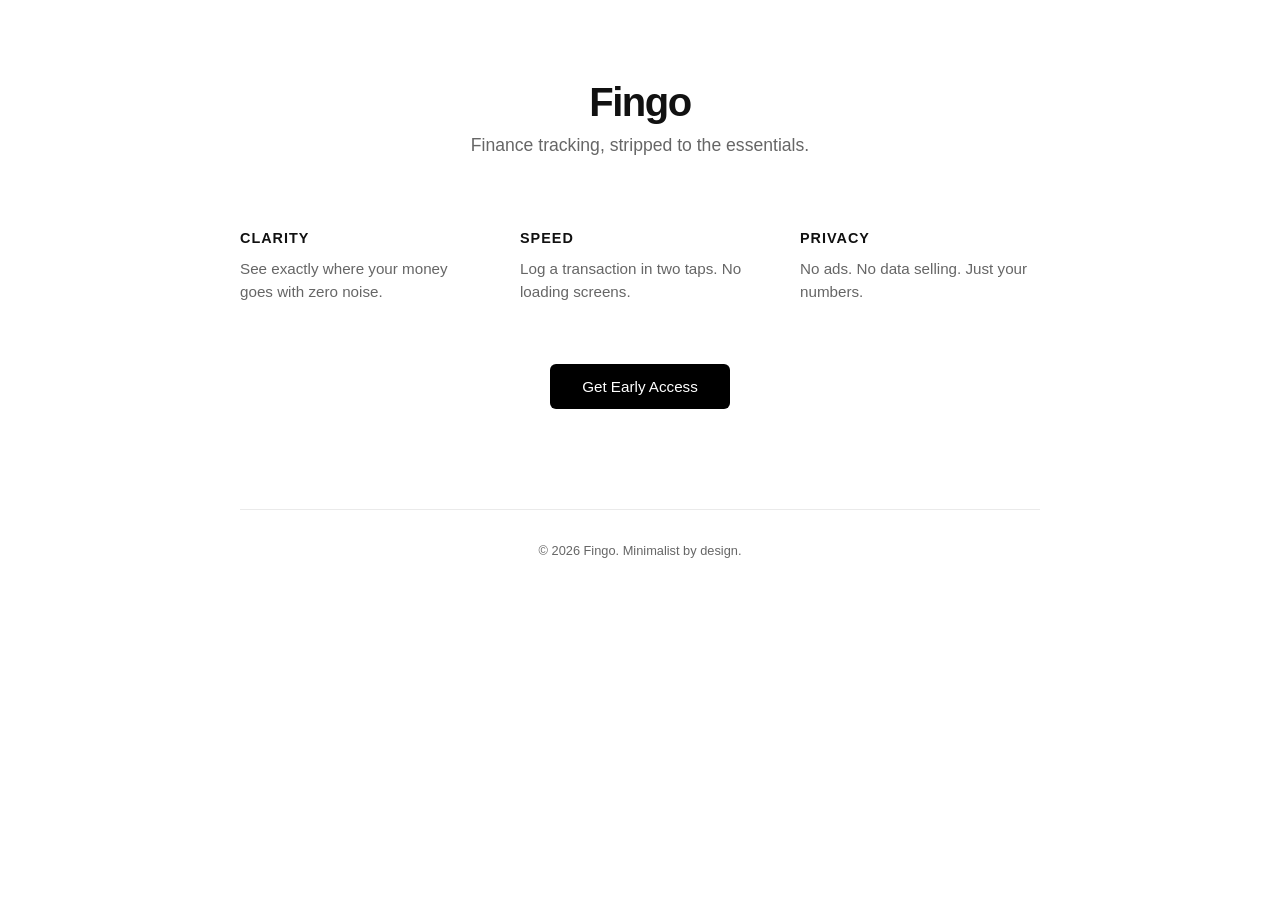
==== app/index.html @ 14b09e0c "index page served" ====
<!DOCTYPE html>
<html lang="en">
<head>
    <meta charset="UTF-8">
    <meta name="viewport" content="width=device-width, initial-scale=1.0">
    <title>Fingo | Personal Finance Tracking</title>
    <link rel="stylesheet" href="style.css">
</head>
<body>

    <main class="container">
        <header>
            <h1 class="logo">Fingo</h1>
            <p class="tagline">Finance tracking, stripped to the essentials.</p>
        </header>

        <section class="grid">
            <div class="card">
                <h3>Clarity</h3>
                <p>See exactly where your money goes with zero noise.</p>
            </div>
            <div class="card">
                <h3>Speed</h3>
                <p>Log a transaction in two taps. No loading screens.</p>
            </div>
            <div class="card">
                <h3>Privacy</h3>
                <p>No ads. No data selling. Just your numbers.</p>
            </div>
        </section>

        <div class="actions">
            <a href="#" class="btn-primary">Get Early Access</a>
        </div>

        <footer>
            <p>&copy; 2026 Fingo. Minimalist by design.</p>
        </footer>
    </main>

</body>
</html>
---- app/style.css ----
/* Variables for easy color management */
:root {
    --bg-color: #ffffff;
    --text-main: #111111;
    --text-muted: #666666;
    --border: #eaeaea;
    --accent: #000000;
}

* {
    box-sizing: border-box;
}

body {
    margin: 0;
    padding: 0;
    font-family: -apple-system, BlinkMacSystemFont, "Inter", sans-serif;
    background-color: var(--bg-color);
    color: var(--text-main);
    display: flex;
    justify-content: center;
    min-height: 100vh;
}

.container {
    max-width: 800px;
    width: 90%;
    padding: 80px 0;
    text-align: center;
}

header {
    margin-bottom: 60px;
}

.logo {
    font-size: 2.5rem;
    font-weight: 700;
    letter-spacing: -1.5px;
    margin: 0;
}

.tagline {
    color: var(--text-muted);
    font-size: 1.1rem;
    margin-top: 10px;
}

.grid {
    display: grid;
    grid-template-columns: repeat(auto-fit, minmax(200px, 1fr));
    gap: 40px;
    text-align: left;
    margin-bottom: 60px;
}

.card h3 {
    font-size: 0.9rem;
    text-transform: uppercase;
    letter-spacing: 1px;
    margin-bottom: 12px;
}

.card p {
    font-size: 0.95rem;
    color: var(--text-muted);
    line-height: 1.5;
    margin: 0;
}

.btn-primary {
    display: inline-block;
    background-color: var(--accent);
    color: white;
    padding: 14px 32px;
    border-radius: 6px;
    text-decoration: none;
    font-weight: 500;
    font-size: 0.95rem;
    transition: transform 0.1s ease;
}

.btn-primary:hover {
    transform: translateY(-2px);
}

footer {
    margin-top: 100px;
    border-top: 1px solid var(--border);
    padding-top: 20px;
    font-size: 0.8rem;
    color: var(--text-muted);
}
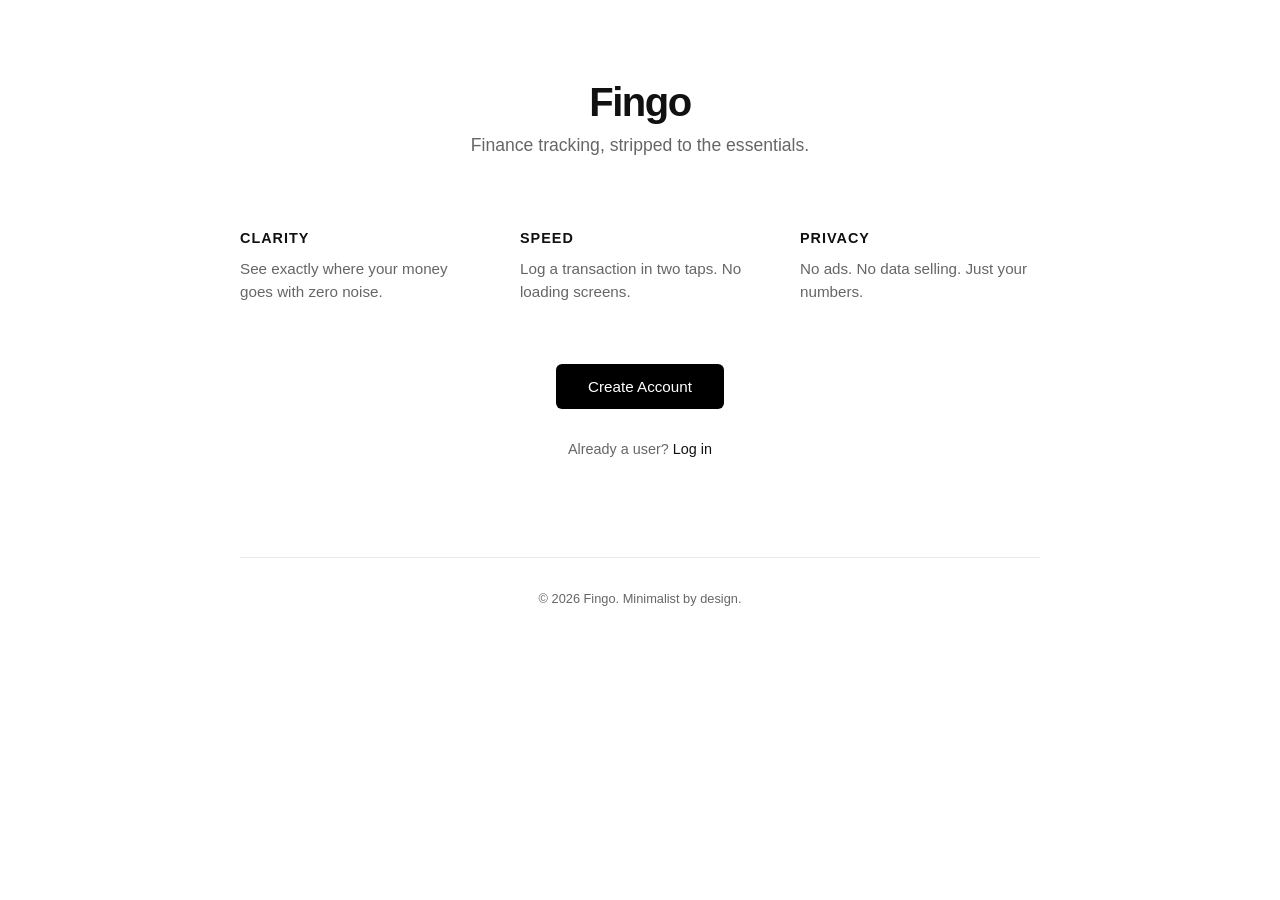
==== commit d1c3a121: "login and signup pages" ====
--- a/app/index.html
+++ b/app/index.html
@@ -4,7 +4,7 @@
     <meta charset="UTF-8">
     <meta name="viewport" content="width=device-width, initial-scale=1.0">
     <title>Fingo | Personal Finance Tracking</title>
-    <link rel="stylesheet" href="style.css">
+    <link rel="stylesheet" href="css/style.css">
 </head>
 <body>
 
@@ -30,7 +30,10 @@
         </section>
 
         <div class="actions">
-            <a href="#" class="btn-primary">Get Early Access</a>
+            <a href="signup.html" class="btn-primary">Create Account</a>
+            <div class="auth-links">
+                <p>Already a user? <a href="login.html">Log in</a></p>
+            </div>
         </div>
 
         <footer>
--- a/app/css/style.css
+++ b/app/css/style.css
@@ -0,0 +1,166 @@
+/* Variables for easy color management */
+:root {
+    --bg-color: #ffffff;
+    --text-main: #111111;
+    --text-muted: #666666;
+    --border: #eaeaea;
+    --accent: #000000;
+}
+
+* {
+    box-sizing: border-box;
+}
+
+body {
+    margin: 0;
+    padding: 0;
+    font-family: -apple-system, BlinkMacSystemFont, "Inter", sans-serif;
+    background-color: var(--bg-color);
+    color: var(--text-main);
+    display: flex;
+    justify-content: center;
+    min-height: 100vh;
+}
+
+.container {
+    max-width: 800px;
+    width: 90%;
+    padding: 80px 0;
+    text-align: center;
+}
+
+header {
+    margin-bottom: 60px;
+}
+
+.logo {
+    font-size: 2.5rem;
+    font-weight: 700;
+    letter-spacing: -1.5px;
+    margin: 0;
+}
+
+.tagline {
+    color: var(--text-muted);
+    font-size: 1.1rem;
+    margin-top: 10px;
+}
+
+.grid {
+    display: grid;
+    grid-template-columns: repeat(auto-fit, minmax(200px, 1fr));
+    gap: 40px;
+    text-align: left;
+    margin-bottom: 60px;
+}
+
+.card h3 {
+    font-size: 0.9rem;
+    text-transform: uppercase;
+    letter-spacing: 1px;
+    margin-bottom: 12px;
+}
+
+.card p {
+    font-size: 0.95rem;
+    color: var(--text-muted);
+    line-height: 1.5;
+    margin: 0;
+}
+
+.btn-primary {
+    display: inline-block;
+    background-color: var(--accent);
+    color: white;
+    padding: 14px 32px;
+    border-radius: 6px;
+    text-decoration: none;
+    font-weight: 500;
+    font-size: 0.95rem;
+    transition: transform 0.1s ease;
+}
+
+.btn-primary:hover {
+    transform: translateY(-2px);
+}
+
+footer {
+    margin-top: 100px;
+    border-top: 1px solid var(--border);
+    padding-top: 20px;
+    font-size: 0.8rem;
+    color: var(--text-muted);
+}
+
+/* --- Form Styles --- */
+
+.logo-link {
+    color: inherit;
+    text-decoration: none;
+}
+
+.auth-container {
+    max-width: 320px;
+    margin: 0 auto;
+    text-align: left; /* Forms are easier to read when left-aligned */
+}
+
+.input-group {
+    margin-bottom: 24px;
+}
+
+.input-group label {
+    display: block;
+    font-size: 0.85rem;
+    font-weight: 500;
+    margin-bottom: 8px;
+    color: var(--text-main);
+}
+
+.input-group input {
+    width: 100%;
+    padding: 14px 12px;
+    border: 1px solid var(--border);
+    border-radius: 6px;
+    font-family: inherit;
+    font-size: 1rem;
+    color: var(--text-main);
+    background-color: var(--bg-color);
+    transition: border-color 0.2s ease;
+    outline: none;
+}
+
+.input-group input::placeholder {
+    color: #cccccc; /* Very faint placeholder to minimize visual noise */
+}
+
+.input-group input:focus {
+    border-color: var(--accent); /* Uses your black accent for focus state */
+}
+
+/* Button overrides for forms */
+.btn-block {
+    width: 100%;
+    border: none;
+    cursor: pointer;
+    font-family: inherit;
+    text-align: center;
+}
+
+/* Secondary Links */
+.auth-links {
+    margin-top: 32px;
+    text-align: center;
+    font-size: 0.9rem;
+    color: var(--text-muted);
+}
+
+.auth-links a {
+    color: var(--text-main);
+    text-decoration: none;
+    font-weight: 500;
+}
+
+.auth-links a:hover {
+    text-decoration: underline;
+}
